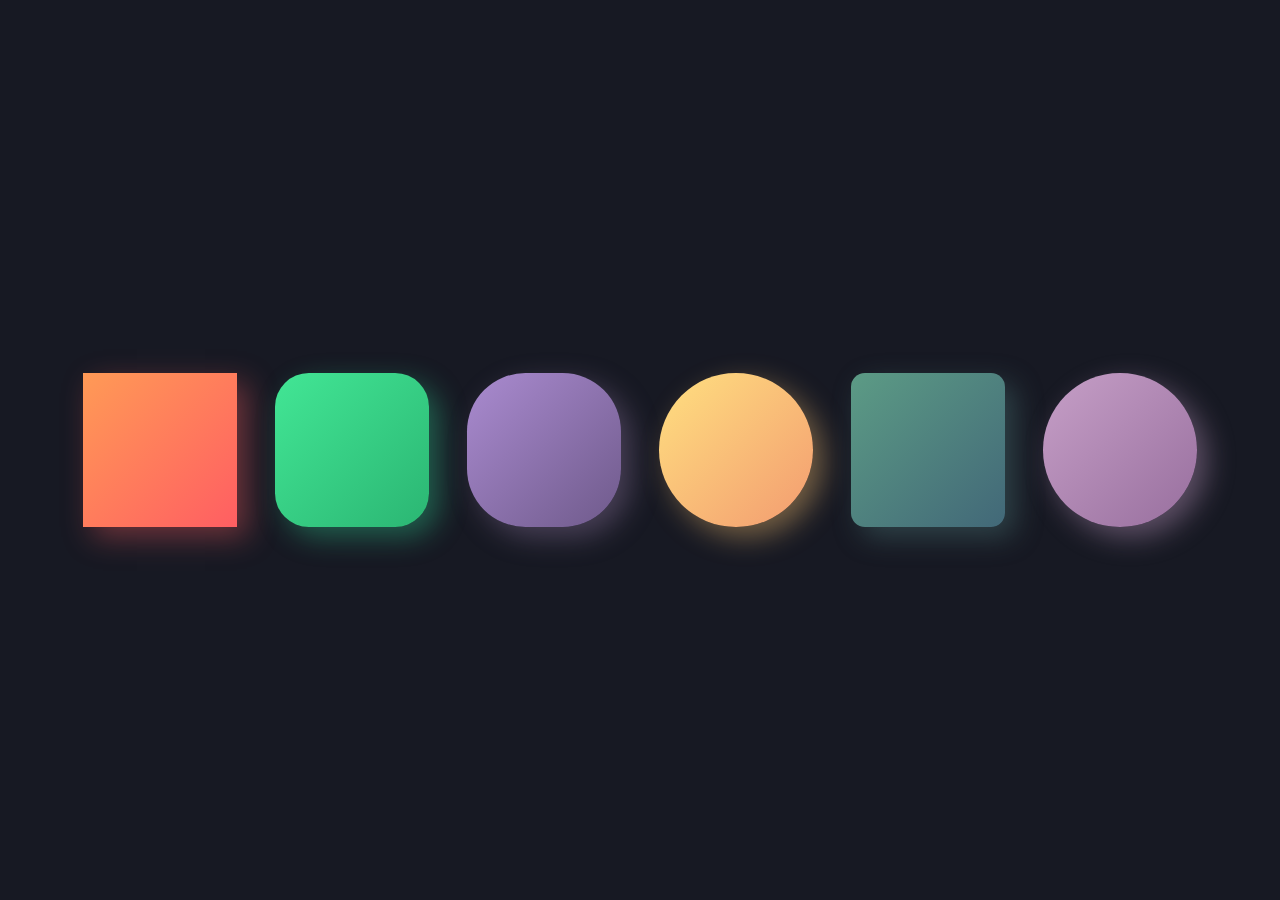
==== hover-shapes/index.html @ 266aa61a "完成 shape hover 交互作业" ====
<!DOCTYPE html>
<html lang="zh-CN">
<head>
    <meta charset="UTF-8">
    <meta name="viewport" content="width=device-width, initial-scale=1.0">
    <title>Hover Shapes</title>
    <style>
        * {
            margin: 0;
            padding: 0;
            box-sizing: border-box;
        }

        body {
            min-height: 100vh;
            display: flex;
            align-items: center;
            justify-content: center;
            overflow-x: hidden;
            background-color: #171923;
        }

        .stage {
            display: flex;
            flex-wrap: wrap;
            align-items: center;
            justify-content: center;
            gap: clamp(18px, 3vw, 56px);
            padding: clamp(40px, 5vw, 56px) 32px;
        }

        .cube {
            --shadow-x: 10px;
            --shadow-y: 10px;
            --glow: rgba(255, 255, 255, 0.28);

            position: relative;
            display: grid;
            place-items: center;
            width: clamp(102px, 12vw, 170px);
            height: clamp(102px, 12vw, 170px);
            color: #fff;
            font: 600 20px/1 Arial, sans-serif;
            text-shadow: 0 1px 8px rgba(0, 0, 0, 0.28);
            cursor: pointer;
            box-shadow: var(--shadow-x) var(--shadow-y) 28px var(--glow);
            transition:
                transform 0.32s ease,
                box-shadow 0.32s ease;
        }

        .cube::after {
            content: "hover";
            opacity: 0;
            transform: translateY(8px);
            transition:
                opacity 0.24s ease,
                transform 0.32s ease;
        }

        .cube:hover {
            transform: translateY(-10px);
            box-shadow: 0 0 28px var(--glow);
        }

        .cube:hover::after {
            opacity: 1;
            transform: translateY(0);
        }

        /* 1. 橙红色正方形 */
        .c1 {
            --glow: rgba(255, 94, 98, 0.38);
            background: linear-gradient(135deg, #ff9a56, #ff5e62);
        }

        /* 2. 薄荷绿小圆角方形 */
        .c2 {
            --glow: rgba(48, 209, 148, 0.38);
            border-radius: 22%;
            background: linear-gradient(135deg, #42e695, #2bb673);
        }

        /* 3. 紫色大圆角方形 */
        .c3 {
            --glow: rgba(141, 117, 157, 0.42);
            border-radius: 38%;
            background: linear-gradient(135deg, #aa8bd0, #6f5a8b);
        }

        /* 4. 橙黄色圆形 */
        .c4 {
            --glow: rgba(249, 193, 112, 0.42);
            border-radius: 50%;
            background: linear-gradient(135deg, #ffe080, #f39b70);
        }

        /* 5. 灰绿色小圆角方形 */
        .c5 {
            --glow: rgba(75, 116, 116, 0.46);
            border-radius: 14px;
            background: linear-gradient(135deg, #5c9b85, #426878);
        }

        /* 6. 雾紫色圆形 */
        .c6 {
            --glow: rgba(179, 143, 181, 0.46);
            border-radius: 50%;
            background: linear-gradient(135deg, #c69fc7, #986f9e);
        }
    </style>
</head>
<body>
    <main class="stage" aria-label="可交互图形展示">
        <div class="cube c1" tabindex="0"></div>
        <div class="cube c2" tabindex="0"></div>
        <div class="cube c3" tabindex="0"></div>
        <div class="cube c4" tabindex="0"></div>
        <div class="cube c5" tabindex="0"></div>
        <div class="cube c6" tabindex="0"></div>
    </main>
</body>
</html>
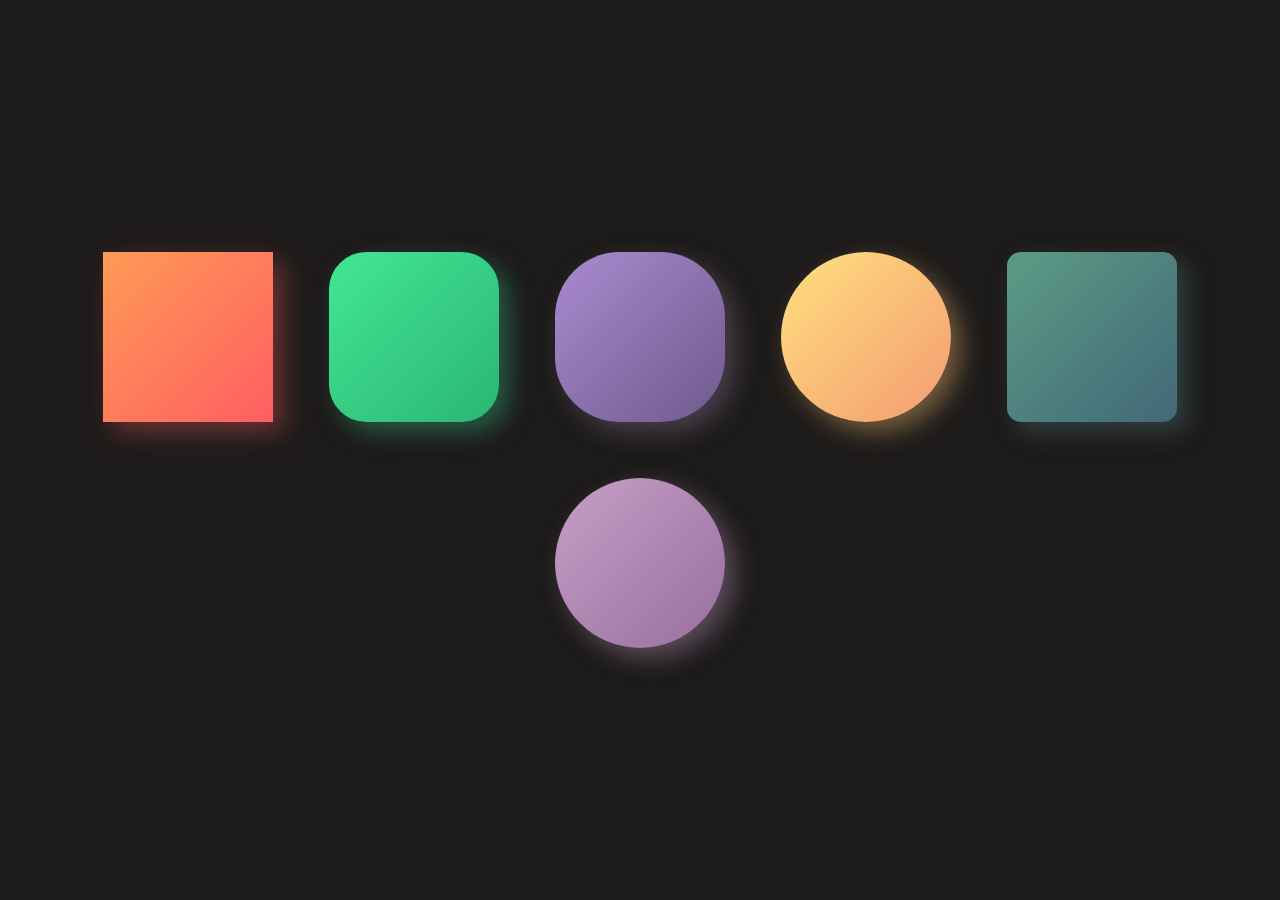
==== commit 82036608: "严格按照原 HTML 基础调整 shape hover 作业" ====
--- a/hover-shapes/index.html
+++ b/hover-shapes/index.html
@@ -1,124 +1,94 @@
 <!DOCTYPE html>
-<html lang="zh-CN">
+<html lang="en">
 <head>
     <meta charset="UTF-8">
     <meta name="viewport" content="width=device-width, initial-scale=1.0">
-    <title>Hover Shapes</title>
+    <title>Document</title>
     <style>
-        * {
+        *{
             margin: 0;
             padding: 0;
             box-sizing: border-box;
         }
-
-        body {
+        body{
             min-height: 100vh;
             display: flex;
             align-items: center;
             justify-content: center;
-            overflow-x: hidden;
-            background-color: #171923;
+            background-color: #1d1b1a;
         }
-
-        .stage {
+        .stage{
             display: flex;
             flex-wrap: wrap;
+            justify-content: center;
+            align-items: center;
+            gap: 56px;
+            padding:56px 32px
+        }
+        .cube{
+            position: relative;
+            display: flex;
             align-items: center;
             justify-content: center;
-            gap: clamp(18px, 3vw, 56px);
-            padding: clamp(40px, 5vw, 56px) 32px;
+            width: 170px;
+            height: 170px;
+            color: transparent;
+            box-shadow: 10px 10px 24px var(--glow);
+            transition: transform 0.3s ease, box-shadow 0.3s ease;
+            cursor: pointer;
         }
-
-        .cube {
-            --shadow-x: 10px;
-            --shadow-y: 10px;
-            --glow: rgba(255, 255, 255, 0.28);
-
-            position: relative;
-            display: grid;
-            place-items: center;
-            width: clamp(102px, 12vw, 170px);
-            height: clamp(102px, 12vw, 170px);
-            color: #fff;
-            font: 600 20px/1 Arial, sans-serif;
-            text-shadow: 0 1px 8px rgba(0, 0, 0, 0.28);
-            cursor: pointer;
-            box-shadow: var(--shadow-x) var(--shadow-y) 28px var(--glow);
-            transition:
-                transform 0.32s ease,
-                box-shadow 0.32s ease;
-        }
-
-        .cube::after {
+        .cube::after{
             content: "hover";
             opacity: 0;
-            transform: translateY(8px);
-            transition:
-                opacity 0.24s ease,
-                transform 0.32s ease;
+            transition: opacity 0.3s ease;
         }
-
-        .cube:hover {
+        .cube:hover{
             transform: translateY(-10px);
-            box-shadow: 0 0 28px var(--glow);
+            box-shadow: 0 0 24px var(--glow);
+            color: #fff;
         }
-
-        .cube:hover::after {
+        .cube:hover::after{
             opacity: 1;
-            transform: translateY(0);
         }
-
-        /* 1. 橙红色正方形 */
-        .c1 {
-            --glow: rgba(255, 94, 98, 0.38);
-            background: linear-gradient(135deg, #ff9a56, #ff5e62);
+        .c1{
+            --glow: rgba(255, 94, 98, .35);
+            background: linear-gradient(135deg,#ff9a56,#ff5e62);
         }
-
-        /* 2. 薄荷绿小圆角方形 */
-        .c2 {
-            --glow: rgba(48, 209, 148, 0.38);
+        .c2{
+            --glow: rgba(55, 209, 150, .35);
             border-radius: 22%;
-            background: linear-gradient(135deg, #42e695, #2bb673);
+            background: linear-gradient(135deg,#42e695,#2bb673);
         }
-
-        /* 3. 紫色大圆角方形 */
-        .c3 {
-            --glow: rgba(141, 117, 157, 0.42);
+        .c3{
+            --glow: rgba(141, 117, 157, .38);
             border-radius: 38%;
-            background: linear-gradient(135deg, #aa8bd0, #6f5a8b);
+            background: linear-gradient(135deg,#aa8bd0,#6f5a8b);
         }
-
-        /* 4. 橙黄色圆形 */
-        .c4 {
-            --glow: rgba(249, 193, 112, 0.42);
+        .c4{
+            --glow: rgba(249, 193, 112, .4);
             border-radius: 50%;
-            background: linear-gradient(135deg, #ffe080, #f39b70);
+            background: linear-gradient(135deg,#ffe080,#f39b70);
         }
-
-        /* 5. 灰绿色小圆角方形 */
-        .c5 {
-            --glow: rgba(75, 116, 116, 0.46);
+        .c5{
+            --glow: rgba(75, 116, 116, .42);
             border-radius: 14px;
-            background: linear-gradient(135deg, #5c9b85, #426878);
+            background: linear-gradient(135deg,#5c9b85,#426878);
         }
-
-        /* 6. 雾紫色圆形 */
-        .c6 {
-            --glow: rgba(179, 143, 181, 0.46);
+        .c6{
+            --glow: rgba(179, 143, 181, .42);
             border-radius: 50%;
-            background: linear-gradient(135deg, #c69fc7, #986f9e);
+            background: linear-gradient(135deg,#c69fc7,#986f9e);
         }
     </style>
 </head>
 <body>
-    <main class="stage" aria-label="可交互图形展示">
-        <div class="cube c1" tabindex="0"></div>
-        <div class="cube c2" tabindex="0"></div>
-        <div class="cube c3" tabindex="0"></div>
-        <div class="cube c4" tabindex="0"></div>
-        <div class="cube c5" tabindex="0"></div>
-        <div class="cube c6" tabindex="0"></div>
-    </main>
+    <div class="stage">
+        <div class="cube c1"></div>
+        <div class="cube c2"></div>
+        <div class="cube c3"></div>
+        <div class="cube c4"></div>
+        <div class="cube c5"></div>
+        <div class="cube c6"></div>
+    </div>
 </body>
 </html>
-
